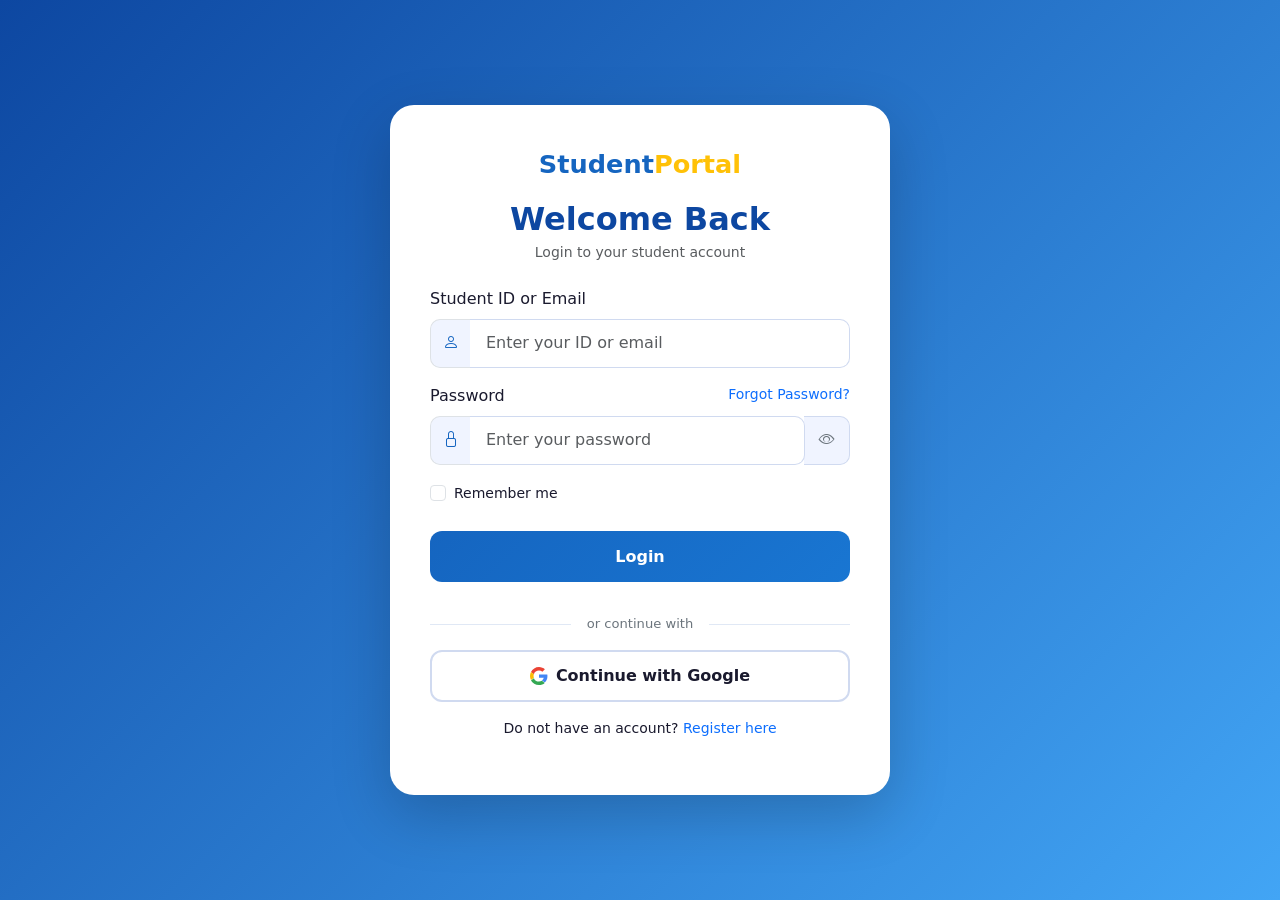
==== login.html @ 1a69b49d "Add files via upload" ====
﻿<!DOCTYPE html>
<html lang="en">
<head>
<meta charset="UTF-8"/>
<meta name="viewport" content="width=device-width,initial-scale=1.0"/>
<title>Login - Student Portal</title>
<link href="https://cdn.jsdelivr.net/npm/bootstrap@5.3.2/dist/css/bootstrap.min.css" rel="stylesheet"/>
<link href="https://cdn.jsdelivr.net/npm/bootstrap-icons@1.11.3/font/bootstrap-icons.min.css" rel="stylesheet"/>
<link href="css/style.css" rel="stylesheet"/>
</head>
<body>
<div id="loader"><div class="ld-logo">Student<span>Portal</span></div><div class="ld-spin"></div></div>
<div id="toasts"></div>
<div class="auth-wrap">
  <div class="form-card">
    <div class="text-center mb-4">
      <a href="index.html" class="navbar-brand" style="font-size:1.6rem;font-weight:800;color:#0D47A1;">Student<span style="color:#FFC107">Portal</span></a>
      <h2 class="mt-3 mb-1">Welcome Back</h2>
      <p class="text-muted small">Login to your student account</p>
    </div>
    <form id="loginForm" novalidate>
      <div class="mb-3">
        <label for="loginId" class="form-label fw-600">Student ID or Email</label>
        <div class="input-group">
          <span class="input-group-text"><i class="bi bi-person"></i></span>
          <input type="text" id="loginId" class="form-control" placeholder="Enter your ID or email" autocomplete="username"/>
        </div>
        <div id="loginIdErr" class="fm e"></div>
      </div>
      <div class="mb-3">
        <div class="d-flex justify-content-between">
          <label for="loginPw" class="form-label fw-600">Password</label>
          <a href="#" class="text-primary small">Forgot Password?</a>
        </div>
        <div class="input-group">
          <span class="input-group-text"><i class="bi bi-lock"></i></span>
          <input type="password" id="loginPw" class="form-control" placeholder="Enter your password" autocomplete="current-password"/>
          <button type="button" class="pass-eye" data-target="loginPw" aria-label="Show password"><i class="bi bi-eye"></i></button>
        </div>
        <div id="loginPwErr" class="fm e"></div>
      </div>
      <div class="mb-4 d-flex justify-content-between align-items-center">
        <div class="form-check">
          <input class="form-check-input" type="checkbox" id="rememberMe"/>
          <label class="form-check-label small" for="rememberMe">Remember me</label>
        </div>
      </div>
      <button type="submit" class="btn-submit mb-3">Login</button>
      <div class="divider"><span>or continue with</span></div>
      <button type="button" class="btn-google mb-3">
        <svg width="18" height="18" viewBox="0 0 48 48"><path fill="#EA4335" d="M24 9.5c3.5 0 6.6 1.2 9 3.2l6.7-6.7C35.8 2.5 30.2 0 24 0 14.6 0 6.6 5.4 2.6 13.3l7.8 6C12.1 13.1 17.6 9.5 24 9.5z"/><path fill="#4285F4" d="M46.5 24.5c0-1.6-.1-3.1-.4-4.5H24v8.5h12.7c-.6 3-2.3 5.5-4.8 7.2l7.5 5.8c4.4-4 7.1-10 7.1-17z"/><path fill="#FBBC05" d="M10.4 28.7A14.5 14.5 0 0 1 9.5 24c0-1.6.3-3.2.9-4.7l-7.8-6A23.9 23.9 0 0 0 0 24c0 3.9.9 7.5 2.6 10.7l7.8-6z"/><path fill="#34A853" d="M24 48c6.2 0 11.4-2 15.2-5.5l-7.5-5.8c-2 1.4-4.7 2.2-7.7 2.2-6.4 0-11.8-3.6-13.6-9.2l-7.8 6C6.6 42.6 14.6 48 24 48z"/></svg>
        Continue with Google
      </button>
    </form>
    <p class="text-center small mt-2">Do not have an account? <a href="register.html" class="text-primary fw-600">Register here</a></p>
  </div>
</div>
<script src="https://cdn.jsdelivr.net/npm/bootstrap@5.3.2/dist/js/bootstrap.bundle.min.js"></script>
<script src="js/script.js"></script>
</body>
</html>
---- css/style.css ----
﻿/* ============================================
   Student Portal - style.css
   Theme: Blue (#1565C0) & White
   ============================================ */

:root {
  --primary:      #1565C0;
  --primary-lt:   #1976D2;
  --primary-ltr:  #42A5F5;
  --primary-dk:   #0D47A1;
  --accent:       #FFC107;
  --bg:           #ffffff;
  --light:        #F0F4FF;
  --text:         #1a1a2e;
  --muted:        #6c757d;
  --shadow:       0 4px 20px rgba(21,101,192,.12);
  --shadow-hv:    0 8px 32px rgba(21,101,192,.22);
  --radius:       16px;
  --tr:           all .3s ease;
}
body.dark { --bg:#0f172a; --light:#1a2540; --text:#e2e8f0; background:#0f172a!important; color:#e2e8f0!important; }
body.dark .navbar{background:#1e293b!important;}
body.dark .nav-link{color:#e2e8f0!important;}
body.dark .nav-link:hover,body.dark .nav-link.active{color:#42A5F5!important;background:rgba(66,165,245,.1);}
body.dark .feature-card,body.dark .testimonial-card,body.dark .form-card,body.dark .faq-item,body.dark .help-cat,body.dark .contact-card{background:#1e293b!important;color:#e2e8f0!important;}
body.dark .form-control,body.dark .form-select{background:#293548;color:#e2e8f0;border-color:#334155;}
body.dark .section-light{background:#1a2540!important;}
body.dark footer{background:#0a1128!important;}
body.dark .stat-num{color:#42A5F5!important;}
body.dark .map-box{background:linear-gradient(135deg,#1a2540,#1e293b);}
body.dark .input-group-text{background:#293548;border-color:#334155;}
body.dark .sec-title{color:#90CAF9;}
body.dark .feature-card h5,body.dark .help-cat h6{color:#90CAF9;}
*,*::before,*::after{box-sizing:border-box;margin:0;padding:0;}
html{scroll-behavior:smooth;}
body{font-family:'Segoe UI',system-ui,sans-serif;background:var(--bg);color:var(--text);transition:background .3s,color .3s;}
a{text-decoration:none;}

/* Loading */
#loader{position:fixed;inset:0;background:linear-gradient(135deg,#0D47A1,#42A5F5);display:flex;flex-direction:column;align-items:center;justify-content:center;z-index:9999;transition:opacity .5s,visibility .5s;}
#loader.hide{opacity:0;visibility:hidden;pointer-events:none;}
.ld-logo{font-size:2.4rem;font-weight:800;color:#fff;letter-spacing:2px;margin-bottom:1.5rem;}
.ld-logo span{color:#FFC107;}
.ld-spin{width:46px;height:46px;border:5px solid rgba(255,255,255,.3);border-top-color:#fff;border-radius:50%;animation:spin .85s linear infinite;}
@keyframes spin{to{transform:rotate(360deg);}}

/* Navbar */
.navbar{background:var(--bg);box-shadow:0 2px 16px rgba(21,101,192,.1);padding:.7rem 0;position:sticky;top:0;z-index:1000;transition:background .3s;}
.navbar-brand{font-size:1.45rem;font-weight:800;color:#1565C0!important;}
.navbar-brand span{color:#FFC107;}
.nav-link{font-weight:500;color:var(--text)!important;padding:.45rem .85rem!important;border-radius:8px;transition:var(--tr);}
.nav-link:hover,.nav-link.active{color:#1565C0!important;background:var(--light);}
.btn-login{border:2px solid #1565C0;color:#1565C0!important;border-radius:10px;font-weight:600;padding:.4rem 1rem!important;}
.btn-login:hover{background:#1565C0;color:#fff!important;}
.btn-reg{background:#1565C0;color:#fff!important;border-radius:10px;font-weight:600;padding:.4rem 1rem!important;}
.btn-reg:hover{background:#0D47A1;}
#darkBtn{background:none;border:2px solid #42A5F5;border-radius:50px;width:52px;height:28px;position:relative;cursor:pointer;transition:var(--tr);flex-shrink:0;}
#darkBtn::after{content:'☀️';position:absolute;top:50%;left:3px;transform:translateY(-50%);font-size:13px;transition:var(--tr);}
body.dark #darkBtn::after{content:'🌙';left:calc(100% - 22px);}

/* Hero */
.hero{background:linear-gradient(135deg,#0D47A1 0%,#1976D2 60%,#42A5F5 100%);min-height:92vh;display:flex;align-items:center;position:relative;overflow:hidden;}
.hero::before{content:'';position:absolute;inset:0;background:radial-gradient(circle at 20% 50%,rgba(255,255,255,.06) 0%,transparent 60%);}
.hero-title{font-size:clamp(2rem,5vw,3.4rem);font-weight:800;color:#fff;line-height:1.2;margin-bottom:1rem;}
.hero-sub{font-size:1.15rem;color:rgba(255,255,255,.88);margin-bottom:2rem;}
.hero-img{width:100%;max-width:460px;animation:float 3s ease-in-out infinite;filter:drop-shadow(0 20px 40px rgba(0,0,0,.3));}
@keyframes float{0%,100%{transform:translateY(0);}50%{transform:translateY(-18px);}}
.btn-hero{background:#FFC107;color:#1a1a2e;padding:.9rem 2.2rem;font-weight:700;border-radius:50px;font-size:1.05rem;border:none;transition:var(--tr);box-shadow:0 4px 20px rgba(255,193,7,.45);display:inline-flex;align-items:center;gap:8px;}
.btn-hero:hover{transform:translateY(-4px);box-shadow:0 8px 30px rgba(255,193,7,.55);color:#1a1a2e;}

/* Sections */
.sec{padding:80px 0;}
.section-light{background:var(--light);}
.sec-badge{display:inline-block;background:var(--light);color:#1565C0;font-size:.78rem;font-weight:700;padding:4px 14px;border-radius:50px;letter-spacing:1px;text-transform:uppercase;margin-bottom:.75rem;}
.sec-title{font-size:clamp(1.6rem,3vw,2.2rem);font-weight:800;color:#0D47A1;margin-bottom:.4rem;}
.sec-subtitle{color:var(--muted);font-size:1rem;margin-bottom:3rem;}

/* Feature Cards */
.feature-card{background:var(--bg);border-radius:16px;padding:2rem 1.5rem;box-shadow:0 4px 20px rgba(21,101,192,.12);transition:var(--tr);height:100%;border:1px solid rgba(21,101,192,.07);}
.feature-card:hover{transform:translateY(-8px);box-shadow:0 8px 32px rgba(21,101,192,.22);border-color:#42A5F5;}
.f-icon{width:64px;height:64px;background:linear-gradient(135deg,#1565C0,#42A5F5);border-radius:16px;display:flex;align-items:center;justify-content:center;margin:0 auto 1.25rem;}
.f-icon i{font-size:1.7rem;color:#fff;}
.feature-card h5{font-weight:700;color:#0D47A1;margin-bottom:.5rem;}
.feature-card p{color:var(--muted);font-size:.93rem;line-height:1.6;}

/* Stats */
.stats-sec{background:linear-gradient(135deg,#0D47A1,#1976D2);padding:64px 0;}
.stat-num{font-size:3rem;font-weight:900;color:#FFC107;line-height:1;}
.stat-label{color:rgba(255,255,255,.85);font-size:.95rem;margin-top:.5rem;}

/* Testimonials */
.testimonial-card{background:var(--bg);border-radius:16px;padding:1.75rem;box-shadow:0 4px 20px rgba(21,101,192,.12);border-left:4px solid #42A5F5;transition:var(--tr);height:100%;}
.testimonial-card:hover{transform:translateY(-5px);box-shadow:0 8px 32px rgba(21,101,192,.22);}
.t-av{width:52px;height:52px;border-radius:50%;background:linear-gradient(135deg,#1565C0,#42A5F5);display:flex;align-items:center;justify-content:center;color:#fff;font-weight:700;font-size:1.1rem;flex-shrink:0;}
.stars{color:#FFC107;}

/* Footer */
footer{background:#0D47A1;color:rgba(255,255,255,.82);padding:60px 0 0;}
.foot-brand{font-size:1.45rem;font-weight:800;color:#fff;}
.foot-brand span{color:#FFC107;}
footer h6{color:#fff;font-weight:700;margin-bottom:1.1rem;}
.foot-link{display:block;color:rgba(255,255,255,.7);padding:3px 0;transition:var(--tr);font-size:.92rem;}
.foot-link:hover{color:#FFC107;padding-left:6px;}
.soc-icon{display:inline-flex;align-items:center;justify-content:center;width:38px;height:38px;border-radius:10px;background:rgba(255,255,255,.1);color:#fff;margin-right:8px;transition:var(--tr);font-size:.95rem;}
.soc-icon:hover{background:#FFC107;color:#1a1a2e;transform:translateY(-3px);}
.foot-bottom{border-top:1px solid rgba(255,255,255,.1);padding:1.2rem 0;margin-top:2.5rem;font-size:.87rem;color:rgba(255,255,255,.45);text-align:center;}

/* Back to Top */
#btt{position:fixed;bottom:2rem;right:2rem;width:46px;height:46px;border-radius:50%;background:#1565C0;color:#fff;border:none;font-size:1.1rem;cursor:pointer;z-index:998;opacity:0;transform:translateY(20px);transition:var(--tr);box-shadow:0 4px 16px rgba(21,101,192,.4);}
#btt.show{opacity:1;transform:translateY(0);}
#btt:hover{background:#0D47A1;transform:translateY(-3px)!important;}

/* Toast */
#toasts{position:fixed;top:1.5rem;right:1.5rem;z-index:9998;display:flex;flex-direction:column;gap:.6rem;}
.toast{background:#fff;border-radius:12px;padding:.9rem 1.2rem;box-shadow:0 8px 32px rgba(0,0,0,.15);display:flex;align-items:center;gap:10px;min-width:280px;animation:tIn .35s ease;border-left:4px solid #1565C0;}
.toast.ok{border-left-color:#22c55e;}
.toast.err{border-left-color:#ef4444;}
.toast .ti{font-size:1.3rem;}
.toast .tm{flex:1;font-size:.88rem;font-weight:500;color:#1a1a2e;}
.toast .tc{background:none;border:none;cursor:pointer;color:#aaa;}
@keyframes tIn{from{opacity:0;transform:translateX(40px)}to{opacity:1;transform:translateX(0)}}

/* Auth Forms */
.auth-wrap{min-height:100vh;background:linear-gradient(135deg,#0D47A1 0%,#42A5F5 100%);display:flex;align-items:center;justify-content:center;padding:2rem 1rem;}
.form-card{background:#fff;border-radius:24px;padding:2.5rem;width:100%;max-width:500px;box-shadow:0 20px 60px rgba(0,0,0,.2);}
.form-card h2{font-weight:800;color:#0D47A1;}
.input-group-text{background:#F0F4FF;border-right:none;color:#1565C0;}
.form-control,.form-select{border-radius:10px!important;padding:.72rem 1rem;border-color:#d0daf0;transition:var(--tr);}
.form-control:focus,.form-select:focus{border-color:#42A5F5;box-shadow:0 0 0 3px rgba(66,165,245,.2);}
.input-group .form-control{border-radius:0 10px 10px 0!important;border-left:none;}
.input-group .input-group-text{border-radius:10px 0 0 10px!important;}
.pass-eye{cursor:pointer;background:#F0F4FF;border:1px solid #d0daf0;border-left:none;border-radius:0 10px 10px 0!important;color:#6c757d;padding:0 .9rem;}
.pass-eye:hover{color:#1565C0;}
.btn-submit{background:linear-gradient(135deg,#1565C0,#1976D2);color:#fff;border:none;padding:.85rem;font-weight:700;border-radius:12px;font-size:1rem;width:100%;transition:var(--tr);}
.btn-submit:hover{background:linear-gradient(135deg,#0D47A1,#1565C0);transform:translateY(-2px);box-shadow:0 6px 20px rgba(21,101,192,.35);}
.btn-google{background:#fff;border:2px solid #d0daf0;color:#1a1a2e;padding:.75rem;font-weight:600;border-radius:12px;width:100%;transition:var(--tr);display:flex;align-items:center;justify-content:center;gap:8px;}
.btn-google:hover{border-color:#42A5F5;box-shadow:0 4px 14px rgba(21,101,192,.15);}
.divider{display:flex;align-items:center;gap:1rem;margin:1rem 0;}
.divider::before,.divider::after{content:'';flex:1;height:1px;background:#e0e8f5;}
.divider span{color:#6c757d;font-size:.82rem;white-space:nowrap;}
.fm{font-size:.78rem;margin-top:3px;}
.fm.e{color:#ef4444;}
.fm.s{color:#22c55e;}
.str-bar{height:4px;border-radius:4px;background:#e0e8f5;overflow:hidden;margin-top:6px;}
.str-fill{height:100%;width:0;border-radius:4px;transition:width .4s,background .4s;}

/* Help Page */
.help-hero{background:linear-gradient(135deg,#0D47A1,#42A5F5);padding:80px 0 64px;color:#fff;text-align:center;}
.help-search{max-width:520px;margin:1.5rem auto 0;position:relative;}
.help-search input{border-radius:50px!important;padding:.9rem 1.5rem;padding-right:7rem;border:none;font-size:1rem;width:100%;box-shadow:0 4px 20px rgba(0,0,0,.15);}
.help-search button{position:absolute;right:6px;top:50%;transform:translateY(-50%);border-radius:50px;border:none;background:#1565C0;color:#fff;padding:.5rem 1.2rem;font-weight:600;cursor:pointer;}
.help-cat{background:var(--bg);border-radius:16px;padding:1.75rem 1.25rem;text-align:center;box-shadow:0 4px 20px rgba(21,101,192,.12);transition:var(--tr);cursor:pointer;border:2px solid transparent;height:100%;}
.help-cat:hover{transform:translateY(-6px);box-shadow:0 8px 32px rgba(21,101,192,.22);border-color:#42A5F5;}
.hc-icon{width:60px;height:60px;background:var(--light);border-radius:16px;display:flex;align-items:center;justify-content:center;margin:0 auto 1rem;font-size:1.5rem;color:#1565C0;}
.help-cat h6{font-weight:700;color:#0D47A1;margin-bottom:.3rem;}
.help-cat p{color:var(--muted);font-size:.85rem;margin:0;}
.faq-item{background:var(--bg);border-radius:12px;margin-bottom:.7rem;box-shadow:0 2px 8px rgba(21,101,192,.07);border:1px solid rgba(21,101,192,.08);overflow:hidden;}
.faq-q{padding:1.1rem 1.4rem;font-weight:600;cursor:pointer;display:flex;justify-content:space-between;align-items:center;transition:var(--tr);user-select:none;}
.faq-q:hover{background:var(--light);}
.faq-a{padding:0 1.4rem;max-height:0;overflow:hidden;transition:max-height .35s ease,padding .3s;color:var(--muted);font-size:.93rem;line-height:1.65;}
.faq-item.open .faq-a{max-height:300px;padding:0 1.4rem 1.1rem;}
.faq-item.open .faq-ic{transform:rotate(45deg);}
.faq-ic{transition:transform .3s;color:#1565C0;}
#chatBtn{position:fixed;bottom:5.5rem;right:2rem;background:linear-gradient(135deg,#22c55e,#16a34a);color:#fff;border:none;border-radius:50px;padding:.65rem 1.3rem;font-weight:700;cursor:pointer;z-index:997;box-shadow:0 4px 20px rgba(34,197,94,.4);transition:var(--tr);display:flex;align-items:center;gap:8px;}
#chatBtn:hover{transform:translateY(-3px);box-shadow:0 8px 28px rgba(34,197,94,.5);}
.chat-dot{width:8px;height:8px;border-radius:50%;background:#a3ffbe;animation:cp 1.5s infinite;}
@keyframes cp{0%,100%{opacity:1}50%{opacity:.35}}

/* Contact */
.contact-hero{background:linear-gradient(135deg,#0D47A1,#42A5F5);padding:72px 0;color:#fff;text-align:center;}
.contact-card{background:var(--bg);border-radius:16px;padding:1.4rem;box-shadow:0 4px 20px rgba(21,101,192,.12);display:flex;align-items:flex-start;gap:1rem;transition:var(--tr);margin-bottom:1rem;}
.contact-card:hover{transform:translateX(6px);box-shadow:0 8px 32px rgba(21,101,192,.22);}
.cc-icon{width:46px;height:46px;border-radius:12px;background:var(--light);display:flex;align-items:center;justify-content:center;color:#1565C0;font-size:1.15rem;flex-shrink:0;}
.map-box{background:linear-gradient(135deg,#e8f0fe,#F0F4FF);border-radius:16px;height:300px;display:flex;flex-direction:column;align-items:center;justify-content:center;color:#1565C0;border:2px dashed #42A5F5;}
.map-box i{font-size:3rem;margin-bottom:1rem;opacity:.5;}
.map-box p{color:#6c757d;font-size:.9rem;}

/* Responsive */
@media(max-width:767px){
  .hero{text-align:center;padding:3rem 0;min-height:auto;}
  .hero-img{max-width:280px;margin:2rem auto 0;}
  .stat-num{font-size:2.2rem;}
  .form-card{padding:1.75rem 1.25rem;}
  #chatBtn{padding:.55rem 1rem;font-size:.85rem;}
  .sec{padding:55px 0;}
}
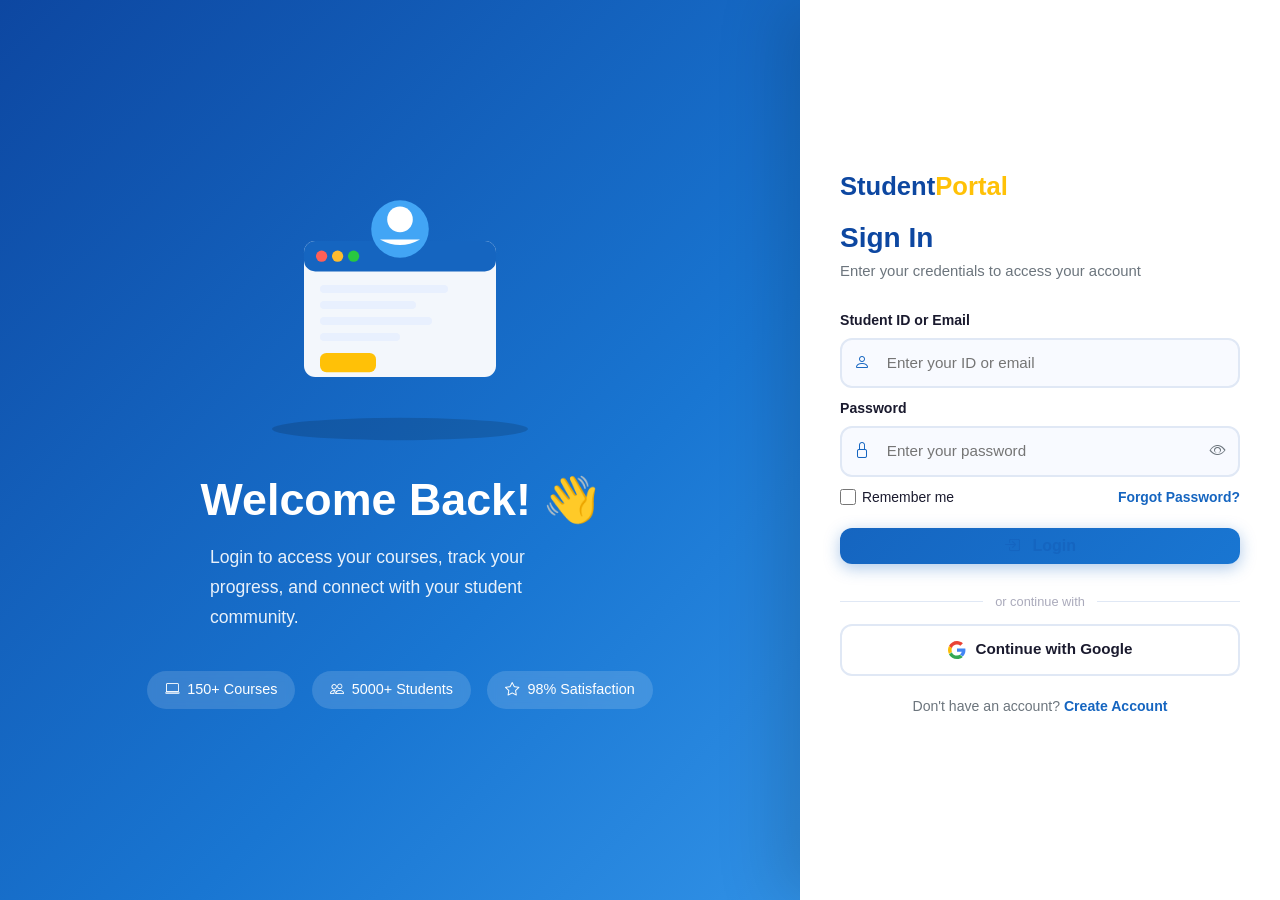
==== commit 9bed0d28: "Add files via upload" ====
--- a/login.html
+++ b/login.html
@@ -7,55 +7,221 @@
 <link href="https://cdn.jsdelivr.net/npm/bootstrap@5.3.2/dist/css/bootstrap.min.css" rel="stylesheet"/>
 <link href="https://cdn.jsdelivr.net/npm/bootstrap-icons@1.11.3/font/bootstrap-icons.min.css" rel="stylesheet"/>
 <link href="css/style.css" rel="stylesheet"/>
+<style>
+  body { margin:0; font-family:'Segoe UI',sans-serif; }
+  .login-page {
+    min-height:100vh;
+    display:flex;
+    background: linear-gradient(135deg, #0D47A1 0%, #1976D2 50%, #42A5F5 100%);
+  }
+  .login-left {
+    flex:1; display:flex; flex-direction:column;
+    align-items:center; justify-content:center;
+    padding:3rem; color:#fff;
+    display:none;
+  }
+  @media(min-width:992px){ .login-left { display:flex; } }
+  .login-left h1 { font-size:2.8rem; font-weight:900; margin-bottom:1rem; }
+  .login-left p  { font-size:1.1rem; opacity:.9; max-width:380px; line-height:1.7; }
+  .login-illustration { width:320px; margin-bottom:2rem; animation:float 3s ease-in-out infinite; }
+  @keyframes float{ 0%,100%{transform:translateY(0)} 50%{transform:translateY(-16px)} }
+  .feature-pill {
+    display:inline-flex; align-items:center; gap:8px;
+    background:rgba(255,255,255,.15); border-radius:50px;
+    padding:8px 18px; margin:6px; font-size:.9rem; backdrop-filter:blur(4px);
+  }
+  .login-right {
+    width:100%; max-width:480px;
+    background:#fff; display:flex; align-items:center; justify-content:center;
+    padding:2.5rem 2rem;
+    box-shadow:-20px 0 60px rgba(0,0,0,.15);
+  }
+  .login-box { width:100%; max-width:400px; }
+  .brand { font-size:1.6rem; font-weight:900; color:#0D47A1; text-decoration:none; }
+  .brand span { color:#FFC107; }
+  .login-box h2 { font-size:1.75rem; font-weight:800; color:#0D47A1; margin:1rem 0 .3rem; }
+  .login-box .sub { color:#6c757d; font-size:.93rem; margin-bottom:1.75rem; }
+  .field-label { font-weight:600; font-size:.88rem; color:#1a1a2e; margin-bottom:.4rem; display:block; }
+  .inp-wrap { position:relative; margin-bottom:1rem; }
+  .inp-icon { position:absolute; left:14px; top:50%; transform:translateY(-50%); color:#1565C0; font-size:1rem; }
+  .inp-wrap input {
+    width:100%; padding:.75rem 1rem .75rem 2.8rem;
+    border:2px solid #e0e8f5; border-radius:12px;
+    font-size:.95rem; outline:none; transition:border .3s, box-shadow .3s;
+    background:#F8FAFF;
+  }
+  .inp-wrap input:focus { border-color:#42A5F5; box-shadow:0 0 0 3px rgba(66,165,245,.18); background:#fff; }
+  .eye-btn { position:absolute; right:14px; top:50%; transform:translateY(-50%); background:none; border:none; cursor:pointer; color:#6c757d; font-size:1rem; }
+  .err-msg { color:#ef4444; font-size:.77rem; margin-top:-6px; margin-bottom:6px; }
+  .row-between { display:flex; justify-content:space-between; align-items:center; margin-bottom:1.25rem; }
+  .remember { display:flex; align-items:center; gap:6px; font-size:.87rem; color:#1a1a2e; }
+  .remember input { width:16px; height:16px; accent-color:#1565C0; }
+  .forgot { font-size:.87rem; color:#1565C0; text-decoration:none; font-weight:600; }
+  .forgot:hover { text-decoration:underline; }
+  .btn-login {
+    width:100%; padding:.9rem; background:linear-gradient(135deg,#1565C0,#1976D2);
+    color:#fff; border:none; border-radius:12px; font-size:1rem; font-weight:700;
+    cursor:pointer; transition:all .3s; margin-bottom:1rem;
+    box-shadow:0 4px 16px rgba(21,101,192,.35);
+  }
+  .btn-login:hover { background:linear-gradient(135deg,#0D47A1,#1565C0); transform:translateY(-2px); box-shadow:0 8px 24px rgba(21,101,192,.4); }
+  .divider { display:flex; align-items:center; gap:.75rem; margin:.75rem 0; }
+  .divider::before,.divider::after { content:''; flex:1; height:1px; background:#e0e8f5; }
+  .divider span { color:#aab; font-size:.8rem; white-space:nowrap; }
+  .btn-google {
+    width:100%; padding:.8rem; background:#fff; border:2px solid #e0e8f5;
+    border-radius:12px; font-size:.95rem; font-weight:600; cursor:pointer;
+    display:flex; align-items:center; justify-content:center; gap:10px;
+    transition:all .3s; color:#1a1a2e;
+  }
+  .btn-google:hover { border-color:#42A5F5; box-shadow:0 4px 14px rgba(21,101,192,.15); transform:translateY(-1px); }
+  .signup-txt { text-align:center; margin-top:1.25rem; font-size:.88rem; color:#6c757d; }
+  .signup-txt a { color:#1565C0; font-weight:700; text-decoration:none; }
+  .signup-txt a:hover { text-decoration:underline; }
+  #toasts { position:fixed; top:1.5rem; right:1.5rem; z-index:9999; display:flex; flex-direction:column; gap:.5rem; }
+  .toast-n { background:#fff; border-radius:12px; padding:.85rem 1.1rem; box-shadow:0 8px 30px rgba(0,0,0,.15); display:flex; align-items:center; gap:10px; min-width:260px; border-left:4px solid #1565C0; animation:tIn .3s ease; }
+  .toast-n.ok  { border-left-color:#22c55e; }
+  .toast-n.err { border-left-color:#ef4444; }
+  @keyframes tIn { from{opacity:0;transform:translateX(30px)} to{opacity:1;transform:translateX(0)} }
+  #loader { position:fixed; inset:0; background:linear-gradient(135deg,#0D47A1,#42A5F5); display:flex; flex-direction:column; align-items:center; justify-content:center; z-index:9999; transition:opacity .5s,visibility .5s; }
+  #loader.hide { opacity:0; visibility:hidden; pointer-events:none; }
+  .ld-logo { font-size:2rem; font-weight:800; color:#fff; margin-bottom:1rem; }
+  .ld-logo span { color:#FFC107; }
+  .ld-spin { width:44px; height:44px; border:4px solid rgba(255,255,255,.3); border-top-color:#fff; border-radius:50%; animation:spin .8s linear infinite; }
+  @keyframes spin { to{transform:rotate(360deg)} }
+</style>
 </head>
 <body>
+
 <div id="loader"><div class="ld-logo">Student<span>Portal</span></div><div class="ld-spin"></div></div>
 <div id="toasts"></div>
-<div class="auth-wrap">
-  <div class="form-card">
-    <div class="text-center mb-4">
-      <a href="index.html" class="navbar-brand" style="font-size:1.6rem;font-weight:800;color:#0D47A1;">Student<span style="color:#FFC107">Portal</span></a>
-      <h2 class="mt-3 mb-1">Welcome Back</h2>
-      <p class="text-muted small">Login to your student account</p>
+
+<div class="login-page">
+  <!-- Left Panel -->
+  <div class="login-left">
+    <svg class="login-illustration" viewBox="0 0 400 320" xmlns="http://www.w3.org/2000/svg">
+      <ellipse cx="200" cy="305" rx="160" ry="14" fill="rgba(0,0,0,0.15)"/>
+      <rect x="80" y="70" width="240" height="170" rx="14" fill="rgba(255,255,255,.95)"/>
+      <rect x="80" y="70" width="240" height="38" rx="14" fill="#1565C0"/>
+      <circle cx="102" cy="89" r="7" fill="#ff5f57"/>
+      <circle cx="122" cy="89" r="7" fill="#febc2e"/>
+      <circle cx="142" cy="89" r="7" fill="#28c840"/>
+      <rect x="100" y="125" width="160" height="10" rx="5" fill="#e8f0fe"/>
+      <rect x="100" y="145" width="120" height="10" rx="5" fill="#e8f0fe"/>
+      <rect x="100" y="165" width="140" height="10" rx="5" fill="#e8f0fe"/>
+      <rect x="100" y="185" width="100" height="10" rx="5" fill="#e8f0fe"/>
+      <rect x="100" y="210" width="70" height="24" rx="8" fill="#FFC107"/>
+      <circle cx="200" cy="55" r="36" fill="#42A5F5"/>
+      <circle cx="200" cy="43" r="16" fill="#fff"/>
+      <path d="M175 68 Q200 82 225 68" fill="#fff"/>
+    </svg>
+    <h1>Welcome Back! 👋</h1>
+    <p>Login to access your courses, track your progress, and connect with your student community.</p>
+    <div class="mt-3">
+      <span class="feature-pill"><i class="bi bi-laptop"></i> 150+ Courses</span>
+      <span class="feature-pill"><i class="bi bi-people"></i> 5000+ Students</span>
+      <span class="feature-pill"><i class="bi bi-star"></i> 98% Satisfaction</span>
     </div>
-    <form id="loginForm" novalidate>
-      <div class="mb-3">
-        <label for="loginId" class="form-label fw-600">Student ID or Email</label>
-        <div class="input-group">
-          <span class="input-group-text"><i class="bi bi-person"></i></span>
-          <input type="text" id="loginId" class="form-control" placeholder="Enter your ID or email" autocomplete="username"/>
+  </div>
+
+  <!-- Right Panel - Form -->
+  <div class="login-right">
+    <div class="login-box">
+      <a href="index.html" class="brand">Student<span>Portal</span></a>
+      <h2>Sign In</h2>
+      <p class="sub">Enter your credentials to access your account</p>
+
+      <form id="loginForm" novalidate>
+        <div>
+          <label class="field-label" for="loginId">Student ID or Email</label>
+          <div class="inp-wrap">
+            <i class="bi bi-person inp-icon"></i>
+            <input type="text" id="loginId" placeholder="Enter your ID or email" autocomplete="username"/>
+          </div>
+          <div id="loginIdErr" class="err-msg"></div>
         </div>
-        <div id="loginIdErr" class="fm e"></div>
-      </div>
-      <div class="mb-3">
-        <div class="d-flex justify-content-between">
-          <label for="loginPw" class="form-label fw-600">Password</label>
-          <a href="#" class="text-primary small">Forgot Password?</a>
+
+        <div>
+          <label class="field-label" for="loginPw">Password</label>
+          <div class="inp-wrap">
+            <i class="bi bi-lock inp-icon"></i>
+            <input type="password" id="loginPw" placeholder="Enter your password" autocomplete="current-password"/>
+            <button type="button" class="eye-btn" onclick="togglePw('loginPw',this)" aria-label="Show password">
+              <i class="bi bi-eye"></i>
+            </button>
+          </div>
+          <div id="loginPwErr" class="err-msg"></div>
         </div>
-        <div class="input-group">
-          <span class="input-group-text"><i class="bi bi-lock"></i></span>
-          <input type="password" id="loginPw" class="form-control" placeholder="Enter your password" autocomplete="current-password"/>
-          <button type="button" class="pass-eye" data-target="loginPw" aria-label="Show password"><i class="bi bi-eye"></i></button>
+
+        <div class="row-between">
+          <label class="remember">
+            <input type="checkbox" id="rememberMe"/> Remember me
+          </label>
+          <a href="#" class="forgot">Forgot Password?</a>
         </div>
-        <div id="loginPwErr" class="fm e"></div>
-      </div>
-      <div class="mb-4 d-flex justify-content-between align-items-center">
-        <div class="form-check">
-          <input class="form-check-input" type="checkbox" id="rememberMe"/>
-          <label class="form-check-label small" for="rememberMe">Remember me</label>
-        </div>
-      </div>
-      <button type="submit" class="btn-submit mb-3">Login</button>
-      <div class="divider"><span>or continue with</span></div>
-      <button type="button" class="btn-google mb-3">
-        <svg width="18" height="18" viewBox="0 0 48 48"><path fill="#EA4335" d="M24 9.5c3.5 0 6.6 1.2 9 3.2l6.7-6.7C35.8 2.5 30.2 0 24 0 14.6 0 6.6 5.4 2.6 13.3l7.8 6C12.1 13.1 17.6 9.5 24 9.5z"/><path fill="#4285F4" d="M46.5 24.5c0-1.6-.1-3.1-.4-4.5H24v8.5h12.7c-.6 3-2.3 5.5-4.8 7.2l7.5 5.8c4.4-4 7.1-10 7.1-17z"/><path fill="#FBBC05" d="M10.4 28.7A14.5 14.5 0 0 1 9.5 24c0-1.6.3-3.2.9-4.7l-7.8-6A23.9 23.9 0 0 0 0 24c0 3.9.9 7.5 2.6 10.7l7.8-6z"/><path fill="#34A853" d="M24 48c6.2 0 11.4-2 15.2-5.5l-7.5-5.8c-2 1.4-4.7 2.2-7.7 2.2-6.4 0-11.8-3.6-13.6-9.2l-7.8 6C6.6 42.6 14.6 48 24 48z"/></svg>
-        Continue with Google
-      </button>
-    </form>
-    <p class="text-center small mt-2">Do not have an account? <a href="register.html" class="text-primary fw-600">Register here</a></p>
+
+        <button type="submit" class="btn-login">
+          <i class="bi bi-box-arrow-in-right me-2"></i> Login
+        </button>
+
+        <div class="divider"><span>or continue with</span></div>
+
+        <button type="button" class="btn-google" onclick="showToast('Google login coming soon!','info')">
+          <svg width="18" height="18" viewBox="0 0 48 48">
+            <path fill="#EA4335" d="M24 9.5c3.5 0 6.6 1.2 9 3.2l6.7-6.7C35.8 2.5 30.2 0 24 0 14.6 0 6.6 5.4 2.6 13.3l7.8 6C12.1 13.1 17.6 9.5 24 9.5z"/>
+            <path fill="#4285F4" d="M46.5 24.5c0-1.6-.1-3.1-.4-4.5H24v8.5h12.7c-.6 3-2.3 5.5-4.8 7.2l7.5 5.8c4.4-4 7.1-10 7.1-17z"/>
+            <path fill="#FBBC05" d="M10.4 28.7A14.5 14.5 0 0 1 9.5 24c0-1.6.3-3.2.9-4.7l-7.8-6A23.9 23.9 0 0 0 0 24c0 3.9.9 7.5 2.6 10.7l7.8-6z"/>
+            <path fill="#34A853" d="M24 48c6.2 0 11.4-2 15.2-5.5l-7.5-5.8c-2 1.4-4.7 2.2-7.7 2.2-6.4 0-11.8-3.6-13.6-9.2l-7.8 6C6.6 42.6 14.6 48 24 48z"/>
+          </svg>
+          Continue with Google
+        </button>
+      </form>
+
+      <p class="signup-txt">Don't have an account? <a href="register.html">Create Account</a></p>
+    </div>
   </div>
 </div>
-<script src="https://cdn.jsdelivr.net/npm/bootstrap@5.3.2/dist/js/bootstrap.bundle.min.js"></script>
-<script src="js/script.js"></script>
+
+<script>
+window.addEventListener('load',()=>{ setTimeout(()=>{ const l=document.getElementById('loader'); if(l) l.classList.add('hide'); },700); });
+
+function togglePw(id, btn) {
+  const inp = document.getElementById(id);
+  const isPass = inp.type === 'password';
+  inp.type = isPass ? 'text' : 'password';
+  btn.innerHTML = isPass ? '<i class="bi bi-eye-slash"></i>' : '<i class="bi bi-eye"></i>';
+}
+
+function showToast(msg, type='info') {
+  const c = document.getElementById('toasts');
+  const icons = {ok:'✅',err:'❌',info:'ℹ️'};
+  const t = document.createElement('div');
+  t.className = 'toast-n ' + (type==='ok'?'ok':type==='err'?'err':'');
+  t.innerHTML = `<span style="font-size:1.2rem">${icons[type]||'ℹ️'}</span><span style="flex:1;font-size:.88rem;font-weight:500">${msg}</span><button onclick="this.parentElement.remove()" style="background:none;border:none;cursor:pointer;color:#aaa">✕</button>`;
+  c.appendChild(t);
+  setTimeout(()=>t.remove(), 4000);
+}
+
+document.getElementById('loginForm').addEventListener('submit', function(e) {
+  e.preventDefault();
+  let valid = true;
+  const id = document.getElementById('loginId');
+  const pw = document.getElementById('loginPw');
+  const idErr = document.getElementById('loginIdErr');
+  const pwErr = document.getElementById('loginPwErr');
+  idErr.textContent = ''; pwErr.textContent = '';
+
+  if (!id.value.trim()) { idErr.textContent = 'Student ID or email is required'; valid = false; }
+  if (!pw.value) { pwErr.textContent = 'Password is required'; valid = false; }
+  else if (pw.value.length < 6) { pwErr.textContent = 'Minimum 6 characters'; valid = false; }
+
+  if (valid) {
+    showToast('Login successful! Welcome back ��', 'ok');
+    setTimeout(()=> window.location.href='index.html', 1500);
+  } else {
+    showToast('Please fix the errors below', 'err');
+  }
+});
+</script>
 </body>
 </html>
